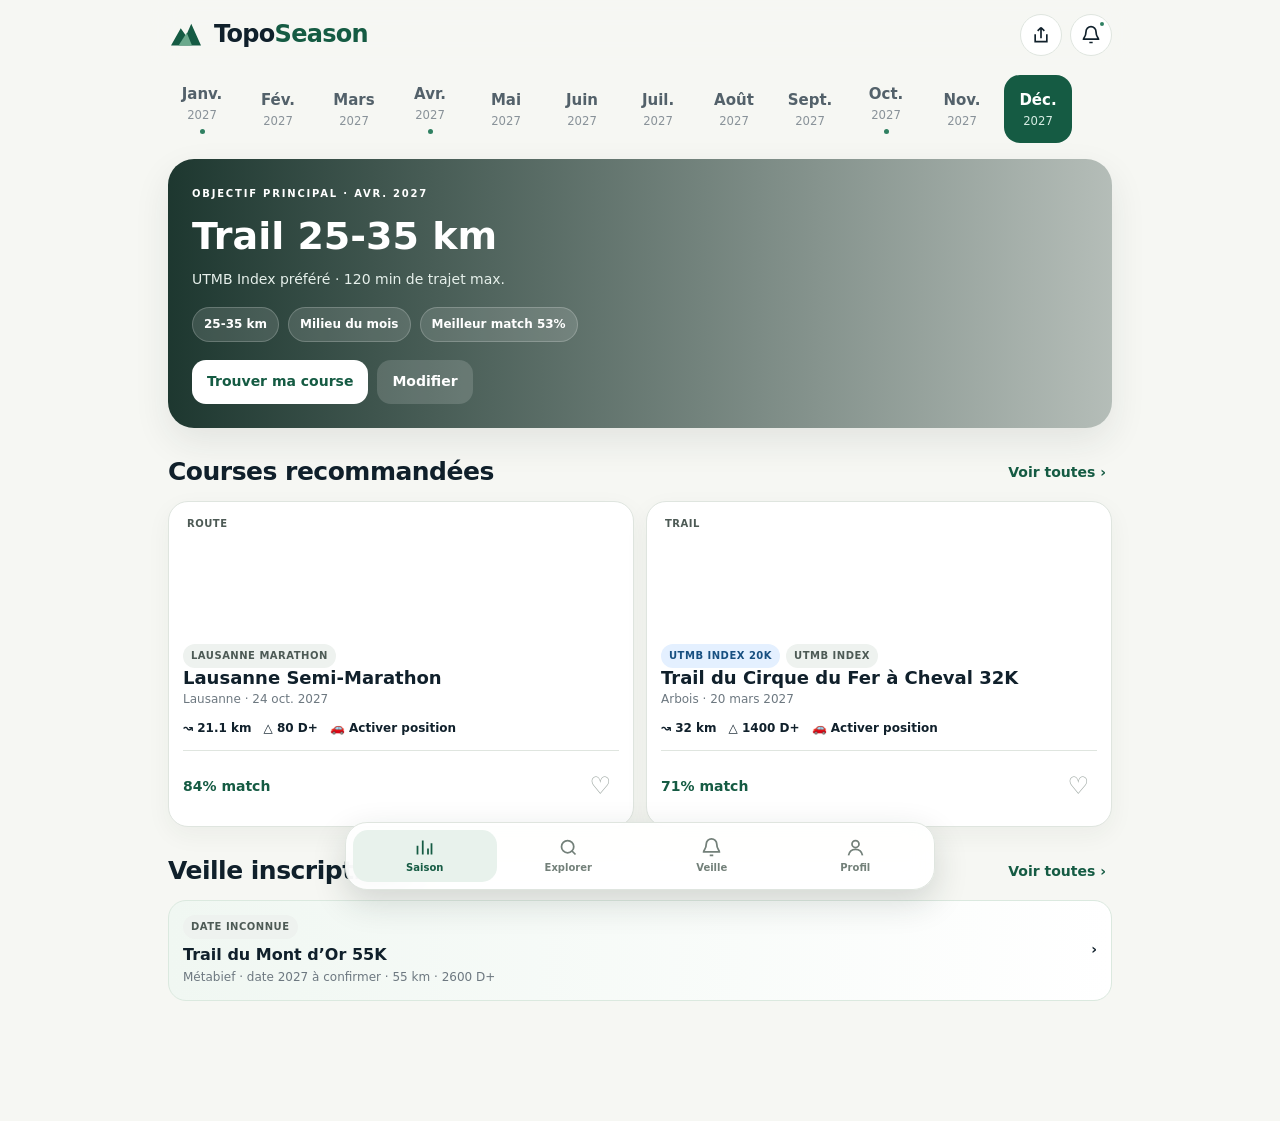
==== index.html @ 6fc93730 "Load expanded regional catalogue and filters" ====
<!doctype html>
<html lang="fr">
<head>
<meta charset="utf-8"><meta name="viewport" content="width=device-width,initial-scale=1,viewport-fit=cover">
<meta name="theme-color" content="#f7f7f3"><meta name="apple-mobile-web-app-capable" content="yes">
<title>TopoSeason Beta</title><meta name="description" content="Planifie ta saison, trouve et surveille tes prochaines courses.">
<link rel="manifest" href="manifest.json"><link rel="stylesheet" href="styles-v2.css">
</head><body><div class="app">
<header class="topbar"><button class="brand" data-go="season"><svg viewBox="0 0 48 48" aria-hidden="true"><path d="M4 38 17 15l7 10 7-16 13 29H4Z" fill="#155b43"/><path d="M14 38 25 21l7 17" fill="#6aa98c"/></svg><span>Topo<b>Season</b></span></button><div class="actions"><button class="round" id="shareBtn" aria-label="Partager"><svg viewBox="0 0 24 24"><path d="M12 16V3m0 0L8 7m4-4 4 4M5 11v9h14v-9"/></svg></button><button class="round" id="notifBtn" aria-label="Notifications"><span class="notify-dot"></span><svg viewBox="0 0 24 24"><path d="M18 8a6 6 0 0 0-12 0c0 6-3 7-3 9h18c0-2-3-3-3-9M10 21h4"/></svg></button></div></header>
<main>
<section class="view active" id="seasonView"><div class="month-strip" id="months"></div><div class="hero" id="hero"></div><div class="section"><div class="section-head"><h2>Courses recommandées</h2><button class="linkbtn" data-go="explore">Voir toutes ›</button></div><div class="cards2" id="recommended"></div></div><div class="section"><div class="section-head"><h2>Veille inscriptions</h2><button class="linkbtn" data-go="watch">Voir toutes ›</button></div><div id="watchPreview"></div></div></section>
<section class="view" id="exploreView"><div class="page-title"><span class="eyebrow">Trouver sa prochaine aventure</span><h1>Explorer</h1><p>Catalogue régional bêta 2027 : France Est/Jura, Suisse romande et Vallée d’Aoste. Les dates à confirmer sont signalées clairement avant inscription.</p></div><div class="search"><input id="searchInput" placeholder="Nom, ville, distance…"><button class="btn primary" id="customRaceBtn">+ Course</button></div><div class="chips" id="chips"><button class="chip active" data-filter="all">Toutes</button><button class="chip" data-filter="trail">Trail</button><button class="chip" data-filter="road">Route</button><button class="chip" data-filter="index">UTMB Index</button><button class="chip" data-filter="near">Dans mon rayon</button><button class="chip" data-filter="france">France</button><button class="chip" data-filter="swiss">Suisse</button><button class="chip" data-filter="italy">Italie</button><button class="chip" data-filter="utmbws">UTMB WS</button><button class="chip" data-filter="torx">TORX</button></div><div class="race-list" id="raceList"></div></section>
<section class="view" id="watchView"><div class="page-title"><span class="eyebrow">Suivi personnel</span><h1>Veille</h1><p>Suis les courses qui t’intéressent, marque celles où tu es inscrit et retrouve les ouvertures à venir.</p></div><div class="watch-list" id="watchList"></div></section>
<section class="view" id="profileView"><div class="page-title"><span class="eyebrow">Réglages de la bêta</span><h1>Profil</h1><p>Pas de compte serveur : tes informations restent sur cet appareil. Tu peux les exporter pour les sauvegarder ou les transférer.</p></div><div class="settings"><div class="setting"><label>Prénom</label><input type="text" id="nameInput" placeholder="Ex. Éric"></div><div class="setting"><label>Point de départ</label><p id="locationText">Position non définie. La géolocalisation reste sur ton appareil.</p><button class="btn primary" id="geoBtn">Utiliser ma position</button></div><div class="setting"><label>Temps de trajet maximum</label><div class="range-line"><input type="range" id="travelRange" min="30" max="240" step="15"><b id="travelLabel"></b></div><p>TopoSeason estime gratuitement le trajet à partir de la distance à vol d’oiseau. Ce n’est pas encore un calcul routier réel.</p></div><div class="setting"><label>Préférence UTMB Index</label><select id="indexSelect"><option value="prefer">Les mettre en avant</option><option value="required">Uniquement Index pour mes trails</option><option value="any">Peu importe</option></select></div><div class="setting"><label>Données & partage</label><div class="profile-actions"><button class="btn secondary" id="exportBtn">Exporter mes données</button><button class="btn secondary" id="importBtn">Importer</button><button class="btn secondary" id="feedbackBtn">Donner mon avis</button><button class="btn outline" id="resetBtn">Réinitialiser</button></div><input type="file" id="importFile" accept="application/json" hidden></div></div><div class="beta-note"><b>Bêta sans IA, sans compte et sans base payante.</b><p>Objectifs, favoris, inscriptions, préférences et feedback sont stockés dans le navigateur. Une future version pourra synchroniser ces données dans le cloud, mais ce n’est pas nécessaire pour tester le concept auprès de tes collègues.</p></div></section>
</main>
<nav class="bottomnav"><button class="nav active" data-go="season"><svg viewBox="0 0 24 24"><path d="M4 20V10m6 10V4m6 16v-7m4 7V7"/></svg>Saison</button><button class="nav" data-go="explore"><svg viewBox="0 0 24 24"><circle cx="11" cy="11" r="7"/><path d="m20 20-4-4"/></svg>Explorer</button><button class="nav" data-go="watch"><svg viewBox="0 0 24 24"><path d="M18 8a6 6 0 0 0-12 0c0 6-3 7-3 9h18c0-2-3-3-3-9M10 21h4"/></svg>Veille</button><button class="nav" data-go="profile"><svg viewBox="0 0 24 24"><circle cx="12" cy="8" r="4"/><path d="M4 21c1-5 4-7 8-7s7 2 8 7"/></svg>Profil</button></nav>
</div>
<dialog id="goalDialog"><form class="modal" id="goalForm"><div class="modal-head"><div><span class="eyebrow">Objectif de saison</span><h2 id="goalTitle">Ajouter un objectif</h2></div><button type="button" class="x" data-close>×</button></div><input id="goalId" type="hidden"><div class="formgrid"><div class="field"><label>Type</label><select id="goalType"><option>Trail</option><option>10 km</option><option>Semi-marathon</option><option>Marathon</option><option>Ultra trail</option></select></div><div class="field"><label>Mois</label><select id="goalMonth"></select></div><div class="field"><label>Distance min (km)</label><input id="goalMin" type="number" min="1" value="20"></div><div class="field"><label>Distance max (km)</label><input id="goalMax" type="number" min="1" value="35"></div><div class="field"><label>Fenêtre</label><select id="goalWindow"><option value="month">Tout le mois</option><option value="early">Début du mois</option><option value="mid">Milieu du mois</option><option value="late">Fin du mois</option></select></div><div class="field"><label>Trajet max (min)</label><input id="goalTravel" type="number" min="15" value="90"></div><div class="field"><label>Index</label><select id="goalIndex"><option value="prefer">Préféré</option><option value="required">Obligatoire</option><option value="any">Peu importe</option></select></div><div class="field"><label>Priorité</label><select id="goalPriority"><option value="main">Objectif principal</option><option value="normal">Objectif secondaire</option></select></div></div><button class="btn primary" type="submit">Enregistrer l’objectif</button></form></dialog>
<dialog id="raceDialog"><div class="modal" id="raceDetail"></div></dialog>
<dialog id="customDialog"><form class="modal" id="customForm"><div class="modal-head"><div><span class="eyebrow">Catalogue personnel</span><h2>Ajouter une course</h2></div><button type="button" class="x" data-close>×</button></div><div class="formgrid"><div class="field"><label>Nom</label><input id="crName" required></div><div class="field"><label>Ville</label><input id="crCity" required></div><div class="field"><label>Date</label><input id="crDate" type="date" required></div><div class="field"><label>Type</label><select id="crType"><option value="trail">Trail</option><option value="road">Route</option></select></div><div class="field"><label>Distance km</label><input id="crDistance" type="number" min="1" required></div><div class="field"><label>D+ mètres</label><input id="crElev" type="number" min="0" value="0"></div><div class="field"><label>UTMB Index</label><select id="crIndex"><option value="">Non / inconnu</option><option value="20K">20K</option><option value="50K">50K</option><option value="100K">100K</option><option value="100M">100M</option></select></div><div class="field"><label>Ouverture inscriptions</label><input id="crOpen" type="date"></div></div><button class="btn primary" type="submit">Ajouter au catalogue local</button></form></dialog>
<dialog id="feedbackDialog"><form class="modal" id="feedbackForm"><div class="modal-head"><div><span class="eyebrow">Bêta test</span><h2>Ton avis</h2></div><button type="button" class="x" data-close>×</button></div><div class="field"><label>Note / 5</label><select id="fbRating"><option value="5">5 - Excellent</option><option value="4">4 - Très bien</option><option value="3">3 - Correct</option><option value="2">2 - À améliorer</option><option value="1">1 - Pas convaincu</option></select></div><div class="field" style="margin-top:10px"><label>Commentaire</label><textarea id="fbText" placeholder="Ce qui est clair, ce qui manque, ce qui t'agace..."></textarea></div><button class="btn primary" type="submit">Enregistrer et partager</button></form></dialog>
<div class="toast" id="toast"></div>
<script src="app-v2.js"></script><script src="catalog-fr.js"></script><script src="catalog-ch-trail.js"></script><script src="catalog-ch-road.js"></script><script src="catalog-it.js"></script><script src="catalog-ui.js"></script></body></html>
---- styles-v2.css ----
:root{--bg:#f6f7f3;--card:#fff;--ink:#10202b;--muted:#6d7880;--green:#155b43;--green2:#2f8061;--soft:#e8f2ec;--line:#dfe5df;--amber:#d58b32;--red:#c9534c;--shadow:0 14px 36px rgba(31,49,42,.09)}*{box-sizing:border-box}html{scroll-behavior:smooth}body{margin:0;background:var(--bg);color:var(--ink);font:14px/1.4 Inter,ui-sans-serif,system-ui,-apple-system,BlinkMacSystemFont,"Segoe UI",sans-serif;-webkit-font-smoothing:antialiased}button,input,select,textarea{font:inherit;color:inherit}.app{max-width:980px;margin:auto;min-height:100vh;padding-bottom:88px}.topbar{position:sticky;top:0;z-index:20;padding:14px 18px 11px;background:rgba(246,247,243,.92);backdrop-filter:blur(14px);display:flex;align-items:center;justify-content:space-between}.brand{display:flex;align-items:center;gap:10px;border:0;background:none;padding:0;font-weight:850;font-size:24px;letter-spacing:-.7px}.brand svg{width:36px;height:36px}.brand b{color:var(--green)}.actions{display:flex;gap:8px}.round{width:42px;height:42px;border-radius:50%;border:1px solid var(--line);background:#fff;display:grid;place-items:center;position:relative}.round svg{width:20px;height:20px;fill:none;stroke:currentColor;stroke-width:2}.notify-dot{position:absolute;width:8px;height:8px;border-radius:50%;background:var(--green2);right:5px;top:5px;border:2px solid #fff}.view{display:none;padding:0 18px 32px}.view.active{display:block}.month-strip{display:flex;gap:8px;overflow:auto;padding:8px 0 16px;scrollbar-width:none}.month-strip::-webkit-scrollbar{display:none}.month{min-width:68px;border:0;background:transparent;border-radius:16px;padding:9px 8px;color:#53616a;text-align:center}.month b{display:block;font-size:15px}.month small{display:block;color:#899299;margin-top:2px}.month.has:after{content:"";display:block;width:5px;height:5px;background:var(--green2);border-radius:50%;margin:6px auto 0}.month.active{background:var(--green);color:white}.month.active small{color:#d6ece3}.hero{min-height:260px;border-radius:26px;overflow:hidden;color:#fff;position:relative;padding:24px;background:linear-gradient(90deg,rgba(11,39,31,.92),rgba(11,39,31,.28)),url('https://images.unsplash.com/photo-1501785888041-af3ef285b470?auto=format&fit=crop&w=1500&q=80') center/cover;box-shadow:var(--shadow)}.hero .eyebrow,.eyebrow{text-transform:uppercase;letter-spacing:.18em;font-weight:800;font-size:10px}.hero h1{font-size:38px;line-height:1.02;margin:14px 0 8px;max-width:580px}.hero p{max-width:520px;color:#e6f0eb}.hero-meta{display:flex;flex-wrap:wrap;gap:9px;margin:18px 0}.glass{padding:8px 11px;border-radius:999px;background:rgba(255,255,255,.13);border:1px solid rgba(255,255,255,.2);font-weight:700;font-size:12px}.hero-actions{display:flex;gap:9px;flex-wrap:wrap}.btn{border:0;border-radius:14px;padding:12px 15px;font-weight:800;cursor:pointer}.btn.primary{background:var(--green);color:#fff}.hero .btn.primary{background:#fff;color:var(--green)}.btn.secondary{background:#eef2ee}.btn.outline{background:transparent;border:1px solid var(--line)}.section{margin-top:26px}.section-head{display:flex;align-items:end;justify-content:space-between;margin-bottom:12px}.section-head h2{font-size:25px;margin:0;letter-spacing:-.5px}.linkbtn{border:0;background:none;color:var(--green);font-weight:800;padding:6px}.cards2{display:grid;grid-template-columns:repeat(2,1fr);gap:12px}.race-card{background:var(--card);border:1px solid var(--line);border-radius:20px;overflow:hidden;box-shadow:0 8px 24px rgba(30,52,44,.05);cursor:pointer}.race-img{height:128px;background-size:cover;background-position:center;position:relative}.badge{display:inline-flex;align-items:center;gap:5px;border-radius:999px;padding:5px 8px;font-weight:800;font-size:10px;text-transform:uppercase;letter-spacing:.05em;background:#eef2ef;color:#4d5a55}.race-img .badge{position:absolute;left:10px;top:10px;background:rgba(255,255,255,.9)}.badge.index{background:#e4f0ff;color:#185081}.badge.open{background:#daf1e4;color:#176b47}.badge.soon{background:#f8ead6;color:#9a601c}.race-body{padding:14px}.race-body h3{font-size:18px;margin:0 0 3px;line-height:1.15}.sub{color:var(--muted);font-size:12px}.metrics{display:flex;gap:12px;flex-wrap:wrap;margin-top:12px;font-size:12px;font-weight:750}.match{display:flex;justify-content:space-between;align-items:center;margin-top:13px;padding-top:11px;border-top:1px solid var(--line)}.score{font-weight:900;color:var(--green)}.watch-preview,.watch-row{background:linear-gradient(90deg,#f0f7f2,#fff);border:1px solid #dbe9df;border-radius:18px;padding:14px;display:grid;grid-template-columns:1fr auto;gap:12px;align-items:center}.watch-preview h3,.watch-row h3{margin:5px 0 3px;font-size:16px}.page-title{padding:16px 0 8px}.page-title h1{font-size:38px;margin:3px 0 6px;letter-spacing:-1.2px}.page-title p{margin:0;color:var(--muted);max-width:620px}.search{display:flex;gap:8px;margin:14px 0 10px}.search input{width:100%;height:48px;border:1px solid var(--line);background:#fff;border-radius:14px;padding:0 14px;outline:none}.chips{display:flex;gap:7px;overflow:auto;padding-bottom:12px;scrollbar-width:none}.chip{white-space:nowrap;border:1px solid var(--line);background:#fff;border-radius:999px;padding:8px 11px;font-weight:750;color:#52605a}.chip.active{background:var(--green);color:#fff;border-color:var(--green)}.race-list{display:grid;gap:10px}.list-card{background:#fff;border:1px solid var(--line);border-radius:18px;padding:10px;display:grid;grid-template-columns:105px 1fr auto;gap:12px;align-items:center}.thumb{height:82px;border-radius:13px;background-size:cover;background-position:center}.list-card h3{margin:2px 0;font-size:16px}.list-card .metrics{margin-top:7px}.heart{border:0;background:none;font-size:24px;color:#9ba5a0;padding:8px}.heart.on{color:var(--green)}.empty{border:1px dashed #bfc9c3;border-radius:18px;padding:22px;color:var(--muted);text-align:center}.watch-list{display:grid;gap:10px}.status-group{display:flex;gap:6px;flex-wrap:wrap}.settings{display:grid;gap:10px}.setting{background:#fff;border:1px solid var(--line);border-radius:18px;padding:15px}.setting label{display:block;font-weight:850;margin-bottom:5px}.setting p{margin:0 0 10px;color:var(--muted);font-size:12px}.setting input[type=text],.setting input[type=number],.setting select,.setting textarea{width:100%;border:1px solid var(--line);border-radius:12px;padding:11px;background:#fbfcfa}.range-line{display:flex;align-items:center;gap:12px}.range-line input{flex:1;accent-color:var(--green)}.profile-actions{display:grid;grid-template-columns:repeat(2,1fr);gap:9px}.beta-note{margin-top:18px;background:#102b22;color:#fff;border-radius:22px;padding:18px}.beta-note p{color:#c9dbd3}.bottomnav{position:fixed;left:50%;bottom:10px;transform:translateX(-50%);z-index:30;width:min(590px,calc(100% - 24px));display:grid;grid-template-columns:repeat(4,1fr);padding:7px;background:rgba(255,255,255,.93);border:1px solid var(--line);border-radius:22px;box-shadow:0 12px 34px rgba(25,46,38,.16);backdrop-filter:blur(14px)}.nav{border:0;background:none;border-radius:15px;padding:7px 2px;color:#738079;font-size:10px;font-weight:800;display:flex;flex-direction:column;align-items:center;gap:3px}.nav svg{width:21px;height:21px;fill:none;stroke:currentColor;stroke-width:2}.nav.active{color:var(--green);background:var(--soft)}dialog{border:0;padding:0;background:transparent;width:min(620px,calc(100% - 18px));max-width:none}dialog::backdrop{background:rgba(11,26,21,.55);backdrop-filter:blur(3px)}.modal{background:var(--bg);border-radius:24px;max-height:88vh;overflow:auto;padding:18px}.modal-head{display:flex;justify-content:space-between;gap:10px;align-items:start}.modal-head h2{margin:2px 0 16px}.x{width:36px;height:36px;border-radius:50%;border:1px solid var(--line);background:#fff;font-size:20px}.formgrid{display:grid;grid-template-columns:1fr 1fr;gap:10px}.field label{display:block;font-size:10px;font-weight:850;text-transform:uppercase;letter-spacing:.08em;color:#6b7771;margin:0 0 5px}.field input,.field select,.field textarea{width:100%;height:46px;border:1px solid var(--line);background:#fff;border-radius:12px;padding:0 11px}.field textarea{height:90px;padding-top:10px;resize:vertical}.modal .btn{width:100%;margin-top:14px}.detail-hero{min-height:190px;border-radius:18px;padding:18px;color:#fff;background-position:center;background-size:cover;position:relative;overflow:hidden}.detail-hero:before{content:"";position:absolute;inset:0;background:linear-gradient(90deg,rgba(8,33,25,.88),rgba(8,33,25,.25))}.detail-hero>*{position:relative}.detail-hero h2{font-size:32px;margin:12px 0 5px;max-width:430px}.detail-grid{display:grid;grid-template-columns:repeat(4,1fr);gap:7px;margin:12px 0}.kpi{background:#fff;border:1px solid var(--line);border-radius:14px;padding:10px}.kpi b{display:block;font-size:17px}.kpi small{color:var(--muted);font-size:9px;text-transform:uppercase}.detail-note{background:var(--soft);border-radius:14px;padding:12px;color:#395148;font-size:12px}.toast{position:fixed;z-index:80;left:50%;bottom:92px;transform:translate(-50%,20px);opacity:0;transition:.2s;background:#102b22;color:#fff;border-radius:999px;padding:10px 14px;max-width:calc(100% - 20px);white-space:nowrap;overflow:hidden;text-overflow:ellipsis}.toast.show{opacity:1;transform:translate(-50%,0)}.muted{color:var(--muted)}.small{font-size:11px}.desktop-only{display:block}@media(max-width:680px){.app{max-width:600px}.topbar{padding-inline:14px}.view{padding-inline:14px}.brand{font-size:21px}.brand svg{width:32px}.month{min-width:62px}.hero{min-height:300px;padding:20px}.hero h1{font-size:34px}.cards2{grid-template-columns:1fr 1fr;gap:9px}.race-img{height:100px}.race-body{padding:11px}.race-body h3{font-size:15px}.race-body .sub{min-height:34px}.metrics{gap:8px;font-size:10px}.list-card{grid-template-columns:88px 1fr auto}.thumb{height:74px}.formgrid{grid-template-columns:1fr 1fr}.detail-grid{grid-template-columns:repeat(2,1fr)}.profile-actions{grid-template-columns:1fr 1fr}.page-title h1{font-size:34px}}@media(max-width:420px){.cards2{grid-template-columns:1fr}.race-img{height:135px}.formgrid{grid-template-columns:1fr}.profile-actions{grid-template-columns:1fr}.list-card{grid-template-columns:82px 1fr auto}.list-card .metrics span:nth-child(3){display:none}}
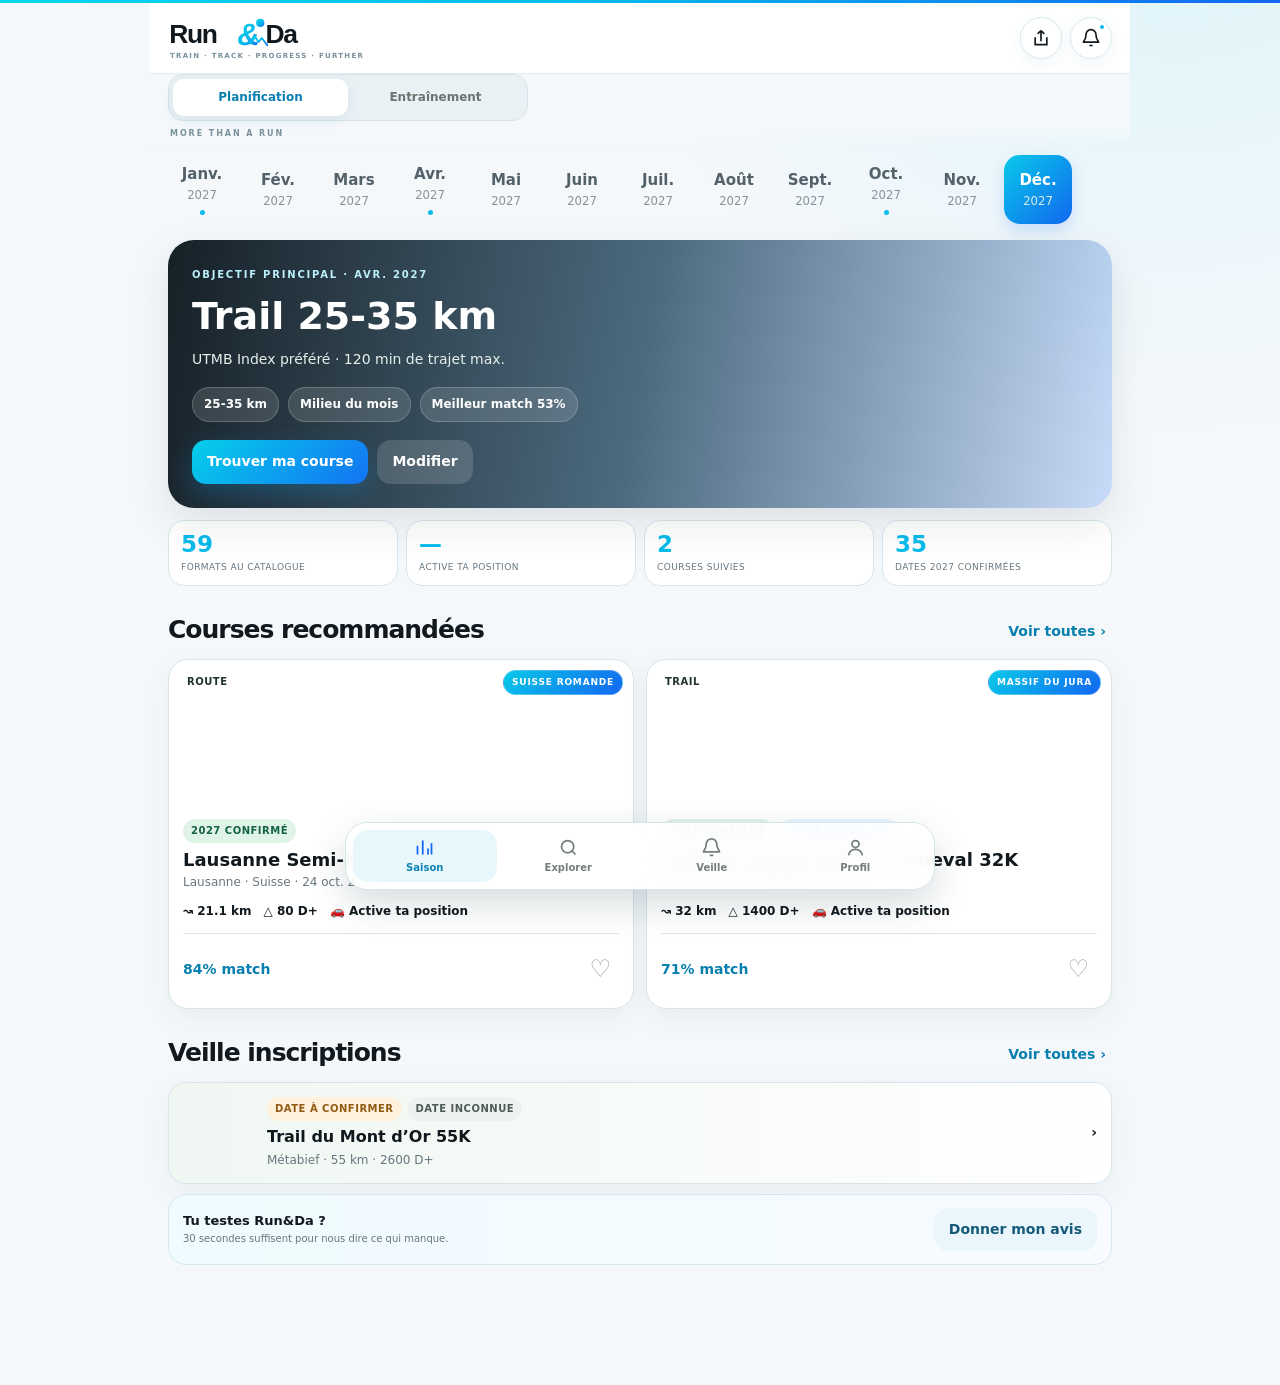
==== commit 8315cf12: "Rebrand shell to Run&Da" ====
--- a/index.html
+++ b/index.html
@@ -2,16 +2,16 @@
 <html lang="fr">
 <head>
 <meta charset="utf-8"><meta name="viewport" content="width=device-width,initial-scale=1,viewport-fit=cover">
-<meta name="theme-color" content="#f7f7f3"><meta name="apple-mobile-web-app-capable" content="yes">
-<title>TopoSeason Beta</title><meta name="description" content="Planifie ta saison, trouve et surveille tes prochaines courses.">
-<link rel="manifest" href="manifest.json"><link rel="stylesheet" href="styles-v2.css">
+<meta name="theme-color" content="#08BCEB"><meta name="apple-mobile-web-app-capable" content="yes"><meta name="apple-mobile-web-app-title" content="Run&Da">
+<title>Run&Da Beta</title><meta name="description" content="Run&Da réunit planification de saison, découverte de courses et suivi de tes entraînements.">
+<link rel="manifest" href="manifest.json"><link rel="icon" href="runanda-icon.svg"><link rel="apple-touch-icon" href="runanda-icon.svg"><link rel="stylesheet" href="styles-v2.css">
 </head><body><div class="app">
-<header class="topbar"><button class="brand" data-go="season"><svg viewBox="0 0 48 48" aria-hidden="true"><path d="M4 38 17 15l7 10 7-16 13 29H4Z" fill="#155b43"/><path d="M14 38 25 21l7 17" fill="#6aa98c"/></svg><span>Topo<b>Season</b></span></button><div class="actions"><button class="round" id="shareBtn" aria-label="Partager"><svg viewBox="0 0 24 24"><path d="M12 16V3m0 0L8 7m4-4 4 4M5 11v9h14v-9"/></svg></button><button class="round" id="notifBtn" aria-label="Notifications"><span class="notify-dot"></span><svg viewBox="0 0 24 24"><path d="M18 8a6 6 0 0 0-12 0c0 6-3 7-3 9h18c0-2-3-3-3-9M10 21h4"/></svg></button></div></header>
+<header class="topbar"><button class="brand" data-go="season" aria-label="Run&Da — Planification"><span class="brand-shell"><img class="runanda-wordmark" src="runanda-wordmark.svg" alt="Run&Da"><small class="runanda-tagline">TRAIN · TRACK · PROGRESS · FURTHER</small></span></button><div class="actions"><button class="round" id="shareBtn" aria-label="Partager"><svg viewBox="0 0 24 24"><path d="M12 16V3m0 0L8 7m4-4 4 4M5 11v9h14v-9"/></svg></button><button class="round" id="notifBtn" aria-label="Notifications"><span class="notify-dot"></span><svg viewBox="0 0 24 24"><path d="M18 8a6 6 0 0 0-12 0c0 6-3 7-3 9h18c0-2-3-3-3-9M10 21h4"/></svg></button></div></header>
 <main>
 <section class="view active" id="seasonView"><div class="month-strip" id="months"></div><div class="hero" id="hero"></div><div class="section"><div class="section-head"><h2>Courses recommandées</h2><button class="linkbtn" data-go="explore">Voir toutes ›</button></div><div class="cards2" id="recommended"></div></div><div class="section"><div class="section-head"><h2>Veille inscriptions</h2><button class="linkbtn" data-go="watch">Voir toutes ›</button></div><div id="watchPreview"></div></div></section>
 <section class="view" id="exploreView"><div class="page-title"><span class="eyebrow">Trouver sa prochaine aventure</span><h1>Explorer</h1><p>Catalogue régional bêta 2027 : France Est/Jura, Suisse romande et Vallée d’Aoste. Les dates à confirmer sont signalées clairement avant inscription.</p></div><div class="search"><input id="searchInput" placeholder="Nom, ville, distance…"><button class="btn primary" id="customRaceBtn">+ Course</button></div><div class="chips" id="chips"><button class="chip active" data-filter="all">Toutes</button><button class="chip" data-filter="trail">Trail</button><button class="chip" data-filter="road">Route</button><button class="chip" data-filter="index">UTMB Index</button><button class="chip" data-filter="near">Dans mon rayon</button><button class="chip" data-filter="france">France</button><button class="chip" data-filter="swiss">Suisse</button><button class="chip" data-filter="italy">Italie</button><button class="chip" data-filter="utmbws">UTMB WS</button><button class="chip" data-filter="torx">TORX</button></div><div class="race-list" id="raceList"></div></section>
 <section class="view" id="watchView"><div class="page-title"><span class="eyebrow">Suivi personnel</span><h1>Veille</h1><p>Suis les courses qui t’intéressent, marque celles où tu es inscrit et retrouve les ouvertures à venir.</p></div><div class="watch-list" id="watchList"></div></section>
-<section class="view" id="profileView"><div class="page-title"><span class="eyebrow">Réglages de la bêta</span><h1>Profil</h1><p>Pas de compte serveur : tes informations restent sur cet appareil. Tu peux les exporter pour les sauvegarder ou les transférer.</p></div><div class="settings"><div class="setting"><label>Prénom</label><input type="text" id="nameInput" placeholder="Ex. Éric"></div><div class="setting"><label>Point de départ</label><p id="locationText">Position non définie. La géolocalisation reste sur ton appareil.</p><button class="btn primary" id="geoBtn">Utiliser ma position</button></div><div class="setting"><label>Temps de trajet maximum</label><div class="range-line"><input type="range" id="travelRange" min="30" max="240" step="15"><b id="travelLabel"></b></div><p>TopoSeason estime gratuitement le trajet à partir de la distance à vol d’oiseau. Ce n’est pas encore un calcul routier réel.</p></div><div class="setting"><label>Préférence UTMB Index</label><select id="indexSelect"><option value="prefer">Les mettre en avant</option><option value="required">Uniquement Index pour mes trails</option><option value="any">Peu importe</option></select></div><div class="setting"><label>Données & partage</label><div class="profile-actions"><button class="btn secondary" id="exportBtn">Exporter mes données</button><button class="btn secondary" id="importBtn">Importer</button><button class="btn secondary" id="feedbackBtn">Donner mon avis</button><button class="btn outline" id="resetBtn">Réinitialiser</button></div><input type="file" id="importFile" accept="application/json" hidden></div></div><div class="beta-note"><b>Bêta sans IA, sans compte et sans base payante.</b><p>Objectifs, favoris, inscriptions, préférences et feedback sont stockés dans le navigateur. Une future version pourra synchroniser ces données dans le cloud, mais ce n’est pas nécessaire pour tester le concept auprès de tes collègues.</p></div></section>
+<section class="view" id="profileView"><div class="page-title"><span class="eyebrow">Réglages de la bêta</span><h1>Profil</h1><p>Pas de compte serveur : tes informations restent sur cet appareil. Tu peux les exporter pour les sauvegarder ou les transférer.</p></div><div class="settings"><div class="setting"><label>Prénom</label><input type="text" id="nameInput" placeholder="Ex. Éric"></div><div class="setting"><label>Point de départ</label><p id="locationText">Position non définie. La géolocalisation reste sur ton appareil.</p><button class="btn primary" id="geoBtn">Utiliser ma position</button></div><div class="setting"><label>Temps de trajet maximum</label><div class="range-line"><input type="range" id="travelRange" min="30" max="240" step="15"><b id="travelLabel"></b></div><p>Run&Da estime gratuitement le trajet à partir de la distance à vol d’oiseau. Ce n’est pas encore un calcul routier réel.</p></div><div class="setting"><label>Préférence UTMB Index</label><select id="indexSelect"><option value="prefer">Les mettre en avant</option><option value="required">Uniquement Index pour mes trails</option><option value="any">Peu importe</option></select></div><div class="setting"><label>Données & partage</label><div class="profile-actions"><button class="btn secondary" id="exportBtn">Exporter mes données</button><button class="btn secondary" id="importBtn">Importer</button><button class="btn secondary" id="feedbackBtn">Donner mon avis</button><button class="btn outline" id="resetBtn">Réinitialiser</button></div><input type="file" id="importFile" accept="application/json" hidden></div></div><div class="beta-note"><b>Bêta sans IA, sans compte et sans base payante.</b><p>Objectifs, favoris, inscriptions, préférences et feedback sont stockés dans le navigateur. Une future version pourra synchroniser ces données dans le cloud, mais ce n’est pas nécessaire pour tester le concept auprès de tes collègues.</p></div></section>
 </main>
 <nav class="bottomnav"><button class="nav active" data-go="season"><svg viewBox="0 0 24 24"><path d="M4 20V10m6 10V4m6 16v-7m4 7V7"/></svg>Saison</button><button class="nav" data-go="explore"><svg viewBox="0 0 24 24"><circle cx="11" cy="11" r="7"/><path d="m20 20-4-4"/></svg>Explorer</button><button class="nav" data-go="watch"><svg viewBox="0 0 24 24"><path d="M18 8a6 6 0 0 0-12 0c0 6-3 7-3 9h18c0-2-3-3-3-9M10 21h4"/></svg>Veille</button><button class="nav" data-go="profile"><svg viewBox="0 0 24 24"><circle cx="12" cy="8" r="4"/><path d="M4 21c1-5 4-7 8-7s7 2 8 7"/></svg>Profil</button></nav>
 </div>
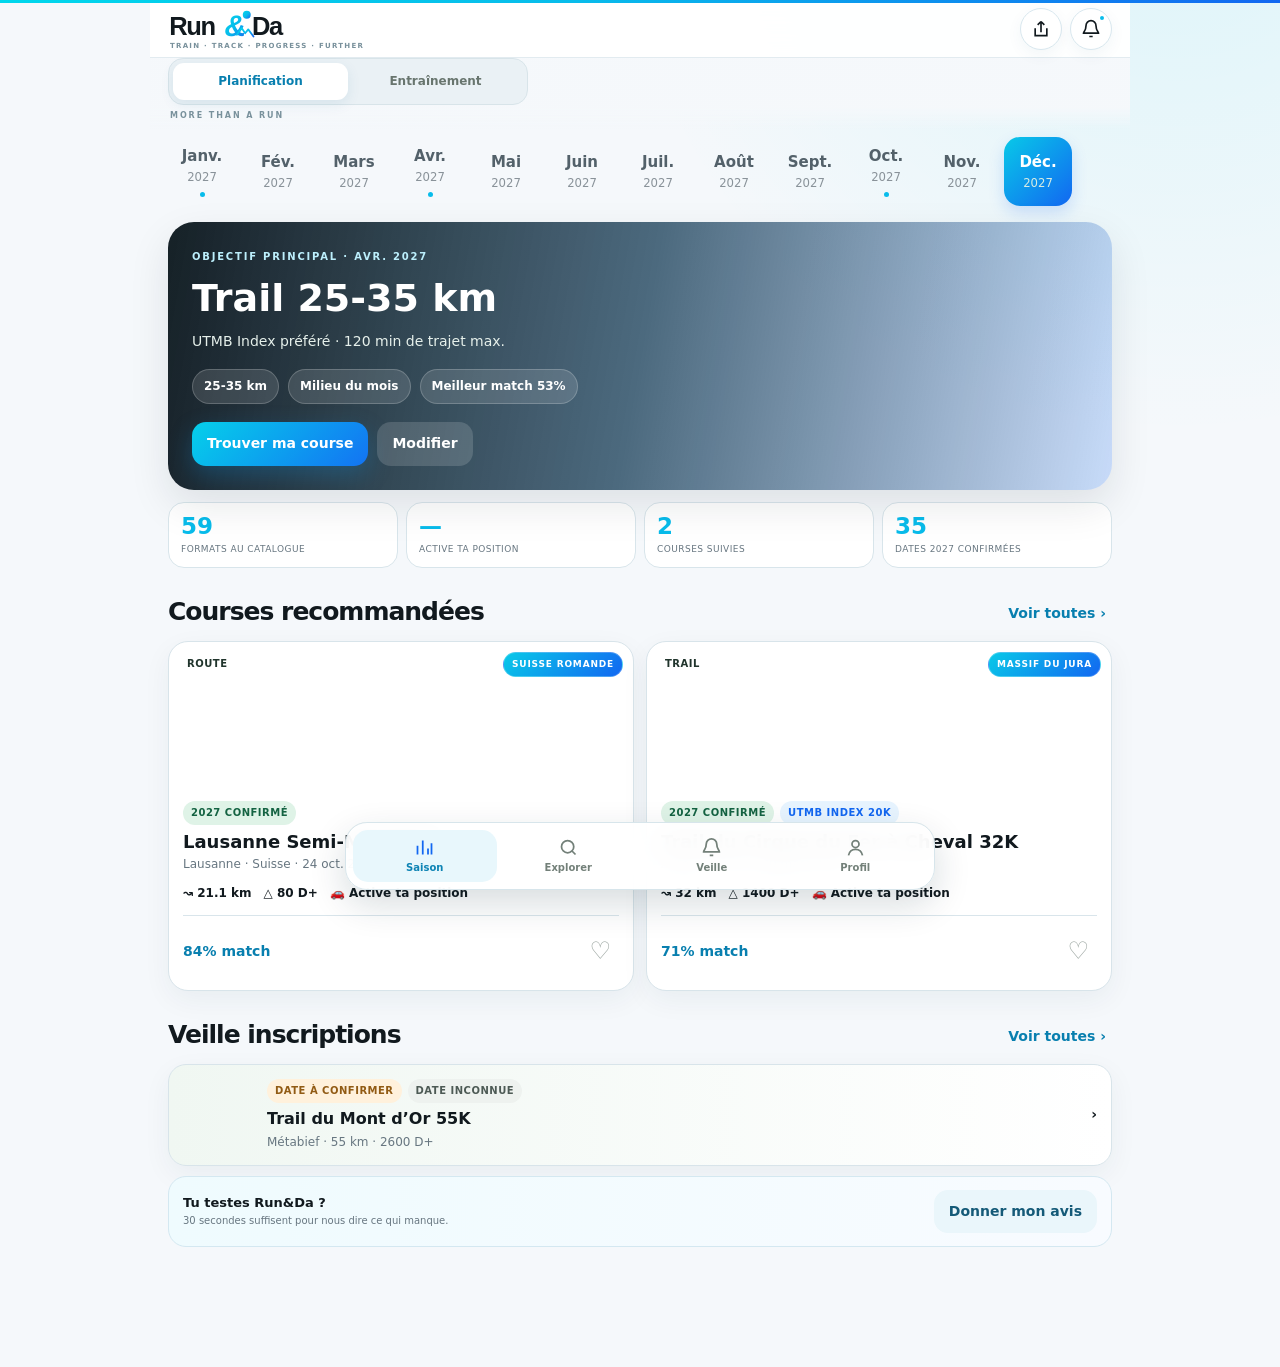
==== commit 25ec3ba8: "Finalize Run&Da touch icon link" ====
--- a/index.html
+++ b/index.html
@@ -4,7 +4,7 @@
 <meta charset="utf-8"><meta name="viewport" content="width=device-width,initial-scale=1,viewport-fit=cover">
 <meta name="theme-color" content="#08BCEB"><meta name="apple-mobile-web-app-capable" content="yes"><meta name="apple-mobile-web-app-title" content="Run&Da">
 <title>Run&Da Beta</title><meta name="description" content="Run&Da réunit planification de saison, découverte de courses et suivi de tes entraînements.">
-<link rel="manifest" href="manifest.json"><link rel="icon" href="runanda-icon.svg"><link rel="apple-touch-icon" href="runanda-icon.svg"><link rel="stylesheet" href="styles-v2.css">
+<link rel="manifest" href="manifest.json"><link rel="icon" href="runanda-icon.svg"><link rel="apple-touch-icon" sizes="180x180" href="apple-touch-icon.png?v=8"><link rel="stylesheet" href="styles-v2.css">
 </head><body><div class="app">
 <header class="topbar"><button class="brand" data-go="season" aria-label="Run&Da — Planification"><span class="brand-shell"><img class="runanda-wordmark" src="runanda-wordmark.svg" alt="Run&Da"><small class="runanda-tagline">TRAIN · TRACK · PROGRESS · FURTHER</small></span></button><div class="actions"><button class="round" id="shareBtn" aria-label="Partager"><svg viewBox="0 0 24 24"><path d="M12 16V3m0 0L8 7m4-4 4 4M5 11v9h14v-9"/></svg></button><button class="round" id="notifBtn" aria-label="Notifications"><span class="notify-dot"></span><svg viewBox="0 0 24 24"><path d="M18 8a6 6 0 0 0-12 0c0 6-3 7-3 9h18c0-2-3-3-3-9M10 21h4"/></svg></button></div></header>
 <main>
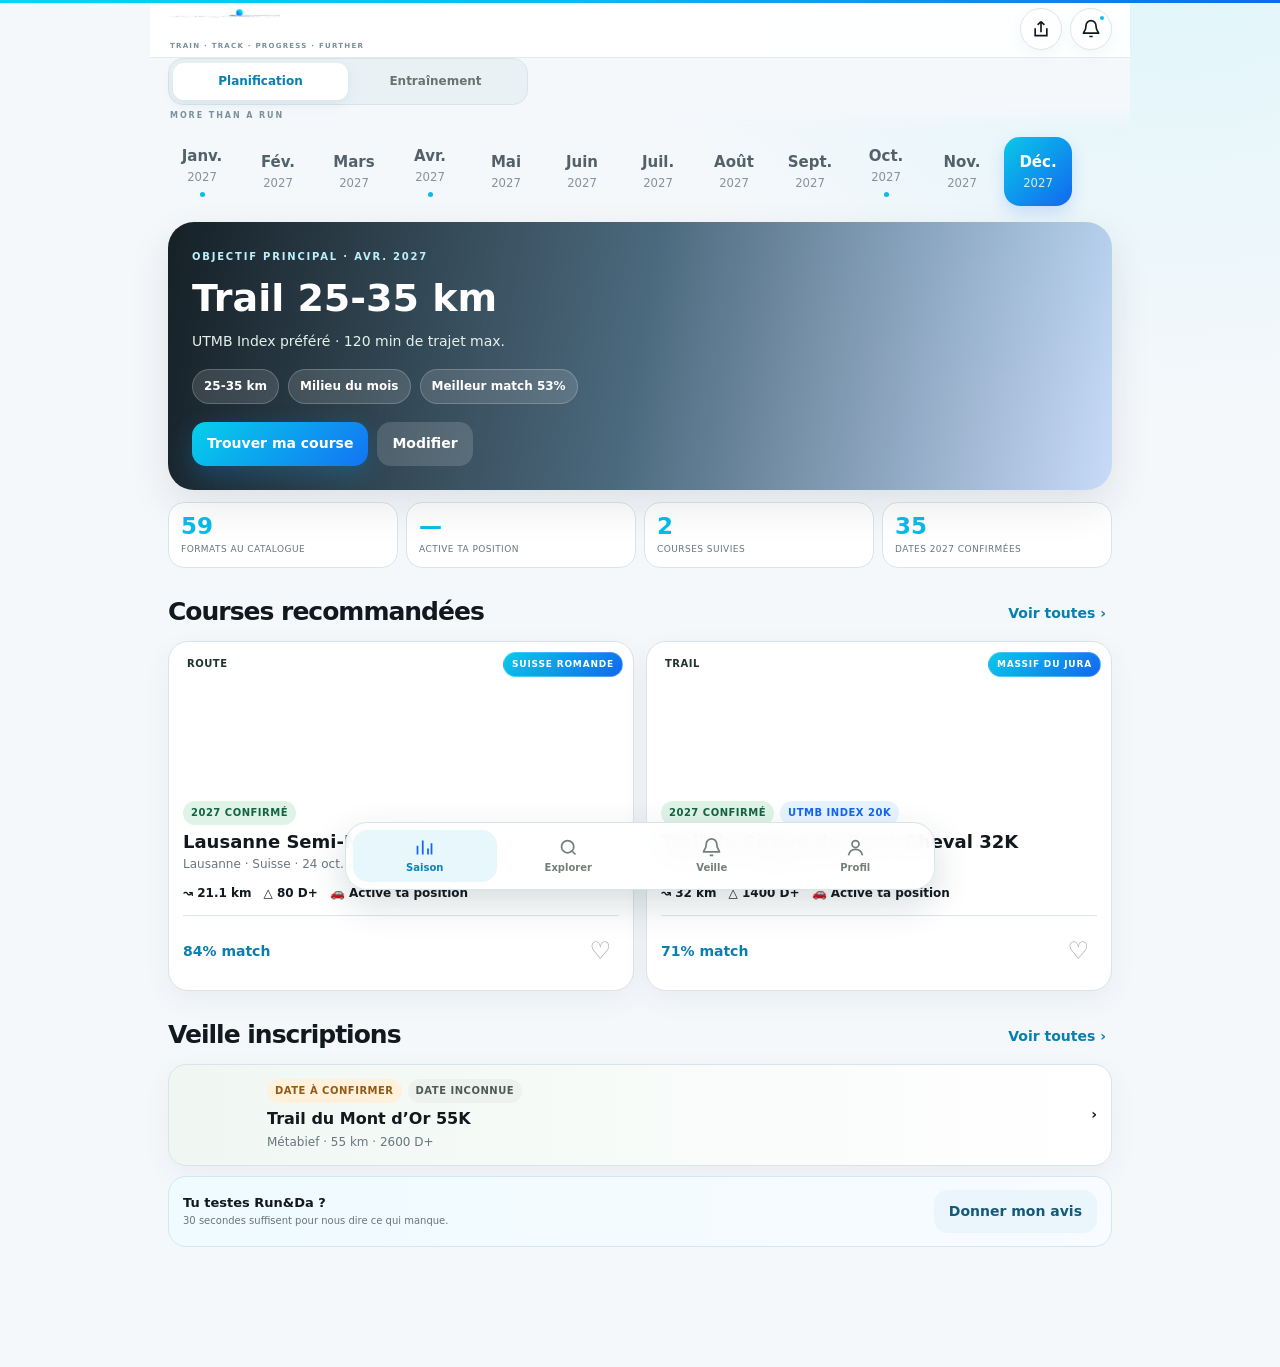
==== commit be8f1841: "Point Run&Da shell to exact logo assets" ====
--- a/index.html
+++ b/index.html
@@ -4,9 +4,9 @@
 <meta charset="utf-8"><meta name="viewport" content="width=device-width,initial-scale=1,viewport-fit=cover">
 <meta name="theme-color" content="#08BCEB"><meta name="apple-mobile-web-app-capable" content="yes"><meta name="apple-mobile-web-app-title" content="Run&Da">
 <title>Run&Da Beta</title><meta name="description" content="Run&Da réunit planification de saison, découverte de courses et suivi de tes entraînements.">
-<link rel="manifest" href="manifest.json"><link rel="icon" href="runanda-icon.svg"><link rel="apple-touch-icon" sizes="180x180" href="apple-touch-icon.png?v=8"><link rel="stylesheet" href="styles-v2.css">
+<link rel="manifest" href="manifest.json"><link rel="icon" type="image/png" href="icon-192.png?v=9"><link rel="apple-touch-icon" sizes="180x180" href="apple-touch-icon.png?v=9"><link rel="stylesheet" href="styles-v2.css">
 </head><body><div class="app">
-<header class="topbar"><button class="brand" data-go="season" aria-label="Run&Da — Planification"><span class="brand-shell"><img class="runanda-wordmark" src="runanda-wordmark.svg" alt="Run&Da"><small class="runanda-tagline">TRAIN · TRACK · PROGRESS · FURTHER</small></span></button><div class="actions"><button class="round" id="shareBtn" aria-label="Partager"><svg viewBox="0 0 24 24"><path d="M12 16V3m0 0L8 7m4-4 4 4M5 11v9h14v-9"/></svg></button><button class="round" id="notifBtn" aria-label="Notifications"><span class="notify-dot"></span><svg viewBox="0 0 24 24"><path d="M18 8a6 6 0 0 0-12 0c0 6-3 7-3 9h18c0-2-3-3-3-9M10 21h4"/></svg></button></div></header>
+<header class="topbar"><button class="brand" data-go="season" aria-label="Run&Da — Planification"><span class="brand-shell"><img class="runanda-wordmark" src="runanda-wordmark.png?v=9" alt="Run&Da"><small class="runanda-tagline">TRAIN · TRACK · PROGRESS · FURTHER</small></span></button><div class="actions"><button class="round" id="shareBtn" aria-label="Partager"><svg viewBox="0 0 24 24"><path d="M12 16V3m0 0L8 7m4-4 4 4M5 11v9h14v-9"/></svg></button><button class="round" id="notifBtn" aria-label="Notifications"><span class="notify-dot"></span><svg viewBox="0 0 24 24"><path d="M18 8a6 6 0 0 0-12 0c0 6-3 7-3 9h18c0-2-3-3-3-9M10 21h4"/></svg></button></div></header>
 <main>
 <section class="view active" id="seasonView"><div class="month-strip" id="months"></div><div class="hero" id="hero"></div><div class="section"><div class="section-head"><h2>Courses recommandées</h2><button class="linkbtn" data-go="explore">Voir toutes ›</button></div><div class="cards2" id="recommended"></div></div><div class="section"><div class="section-head"><h2>Veille inscriptions</h2><button class="linkbtn" data-go="watch">Voir toutes ›</button></div><div id="watchPreview"></div></div></section>
 <section class="view" id="exploreView"><div class="page-title"><span class="eyebrow">Trouver sa prochaine aventure</span><h1>Explorer</h1><p>Catalogue régional bêta 2027 : France Est/Jura, Suisse romande et Vallée d’Aoste. Les dates à confirmer sont signalées clairement avant inscription.</p></div><div class="search"><input id="searchInput" placeholder="Nom, ville, distance…"><button class="btn primary" id="customRaceBtn">+ Course</button></div><div class="chips" id="chips"><button class="chip active" data-filter="all">Toutes</button><button class="chip" data-filter="trail">Trail</button><button class="chip" data-filter="road">Route</button><button class="chip" data-filter="index">UTMB Index</button><button class="chip" data-filter="near">Dans mon rayon</button><button class="chip" data-filter="france">France</button><button class="chip" data-filter="swiss">Suisse</button><button class="chip" data-filter="italy">Italie</button><button class="chip" data-filter="utmbws">UTMB WS</button><button class="chip" data-filter="torx">TORX</button></div><div class="race-list" id="raceList"></div></section>
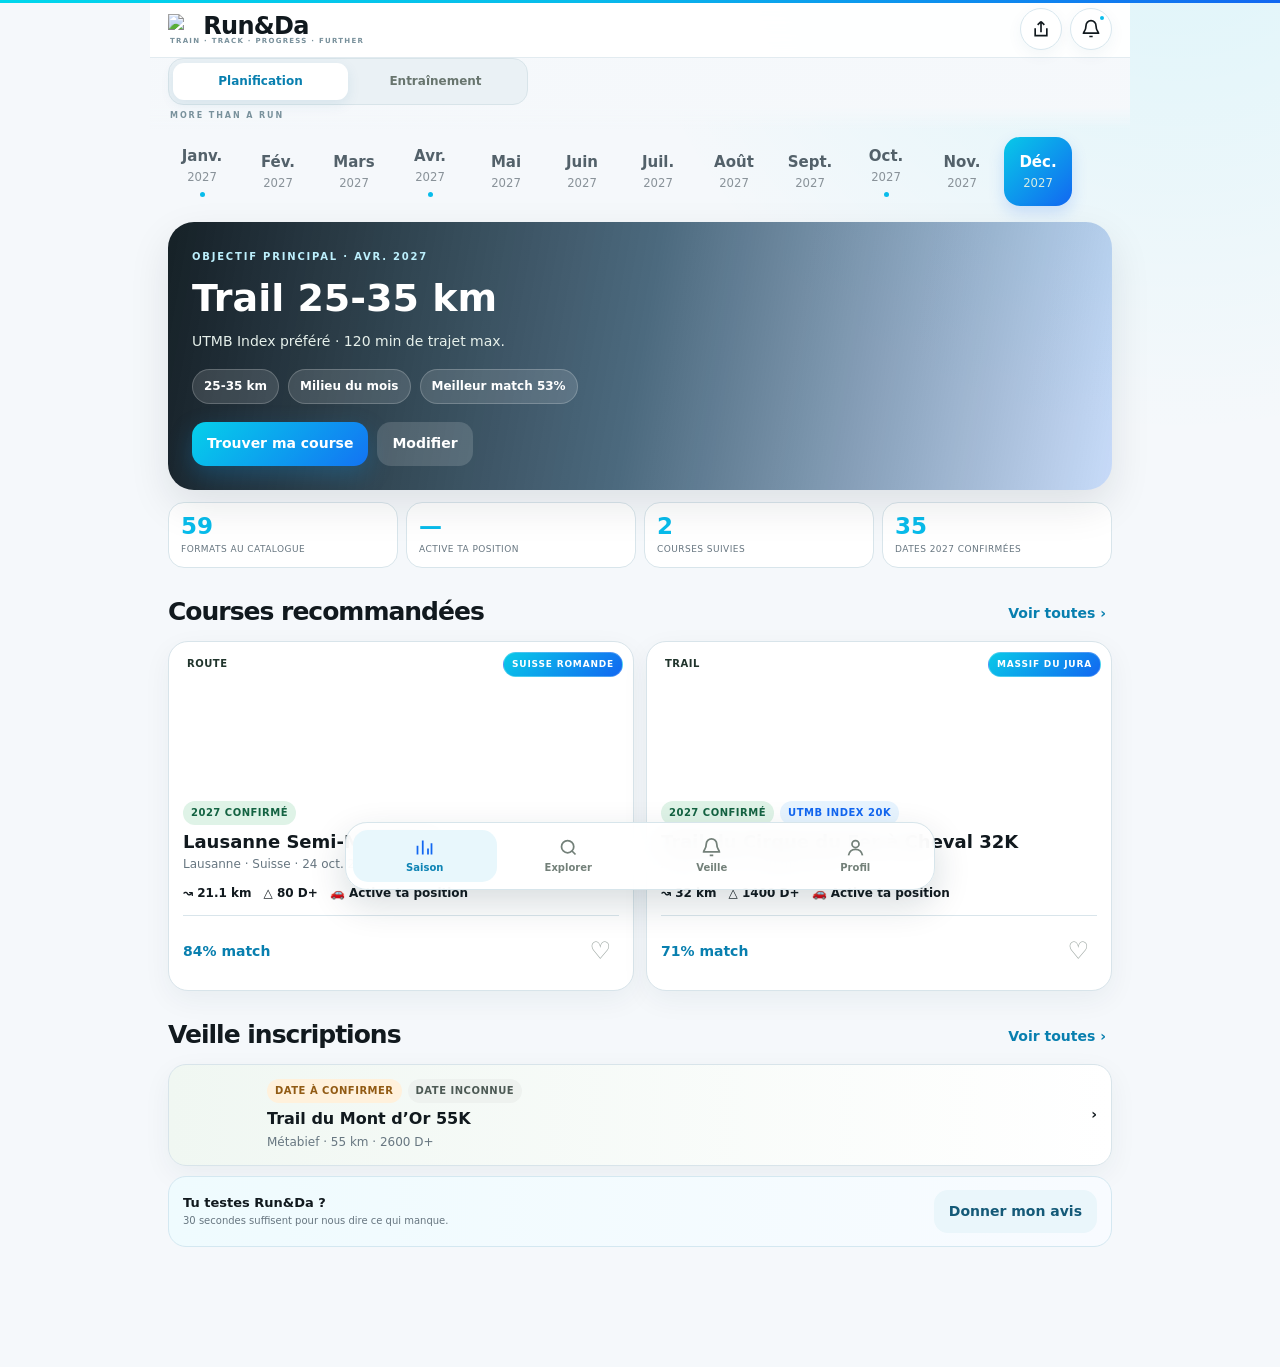
==== commit 5c1f3cbd: "Finalize Run&Da logo cache v11" ====
--- a/index.html
+++ b/index.html
@@ -4,9 +4,9 @@
 <meta charset="utf-8"><meta name="viewport" content="width=device-width,initial-scale=1,viewport-fit=cover">
 <meta name="theme-color" content="#08BCEB"><meta name="apple-mobile-web-app-capable" content="yes"><meta name="apple-mobile-web-app-title" content="Run&Da">
 <title>Run&Da Beta</title><meta name="description" content="Run&Da réunit planification de saison, découverte de courses et suivi de tes entraînements.">
-<link rel="manifest" href="manifest.json"><link rel="icon" type="image/png" href="icon-192.png?v=9"><link rel="apple-touch-icon" sizes="180x180" href="apple-touch-icon.png?v=9"><link rel="stylesheet" href="styles-v2.css">
+<link rel="manifest" href="manifest.json"><link rel="icon" type="image/png" href="icon-192.png?v=11"><link rel="apple-touch-icon" sizes="180x180" href="apple-touch-icon.png?v=11"><link rel="stylesheet" href="styles-v2.css">
 </head><body><div class="app">
-<header class="topbar"><button class="brand" data-go="season" aria-label="Run&Da — Planification"><span class="brand-shell"><img class="runanda-wordmark" src="runanda-wordmark.png?v=9" alt="Run&Da"><small class="runanda-tagline">TRAIN · TRACK · PROGRESS · FURTHER</small></span></button><div class="actions"><button class="round" id="shareBtn" aria-label="Partager"><svg viewBox="0 0 24 24"><path d="M12 16V3m0 0L8 7m4-4 4 4M5 11v9h14v-9"/></svg></button><button class="round" id="notifBtn" aria-label="Notifications"><span class="notify-dot"></span><svg viewBox="0 0 24 24"><path d="M18 8a6 6 0 0 0-12 0c0 6-3 7-3 9h18c0-2-3-3-3-9M10 21h4"/></svg></button></div></header>
+<header class="topbar"><button class="brand" data-go="season" aria-label="Run&Da — Planification"><span class="brand-shell"><img class="runanda-wordmark" src="runanda-wordmark.png?v=11" alt="Run&Da"><small class="runanda-tagline">TRAIN · TRACK · PROGRESS · FURTHER</small></span></button><div class="actions"><button class="round" id="shareBtn" aria-label="Partager"><svg viewBox="0 0 24 24"><path d="M12 16V3m0 0L8 7m4-4 4 4M5 11v9h14v-9"/></svg></button><button class="round" id="notifBtn" aria-label="Notifications"><span class="notify-dot"></span><svg viewBox="0 0 24 24"><path d="M18 8a6 6 0 0 0-12 0c0 6-3 7-3 9h18c0-2-3-3-3-9M10 21h4"/></svg></button></div></header>
 <main>
 <section class="view active" id="seasonView"><div class="month-strip" id="months"></div><div class="hero" id="hero"></div><div class="section"><div class="section-head"><h2>Courses recommandées</h2><button class="linkbtn" data-go="explore">Voir toutes ›</button></div><div class="cards2" id="recommended"></div></div><div class="section"><div class="section-head"><h2>Veille inscriptions</h2><button class="linkbtn" data-go="watch">Voir toutes ›</button></div><div id="watchPreview"></div></div></section>
 <section class="view" id="exploreView"><div class="page-title"><span class="eyebrow">Trouver sa prochaine aventure</span><h1>Explorer</h1><p>Catalogue régional bêta 2027 : France Est/Jura, Suisse romande et Vallée d’Aoste. Les dates à confirmer sont signalées clairement avant inscription.</p></div><div class="search"><input id="searchInput" placeholder="Nom, ville, distance…"><button class="btn primary" id="customRaceBtn">+ Course</button></div><div class="chips" id="chips"><button class="chip active" data-filter="all">Toutes</button><button class="chip" data-filter="trail">Trail</button><button class="chip" data-filter="road">Route</button><button class="chip" data-filter="index">UTMB Index</button><button class="chip" data-filter="near">Dans mon rayon</button><button class="chip" data-filter="france">France</button><button class="chip" data-filter="swiss">Suisse</button><button class="chip" data-filter="italy">Italie</button><button class="chip" data-filter="utmbws">UTMB WS</button><button class="chip" data-filter="torx">TORX</button></div><div class="race-list" id="raceList"></div></section>
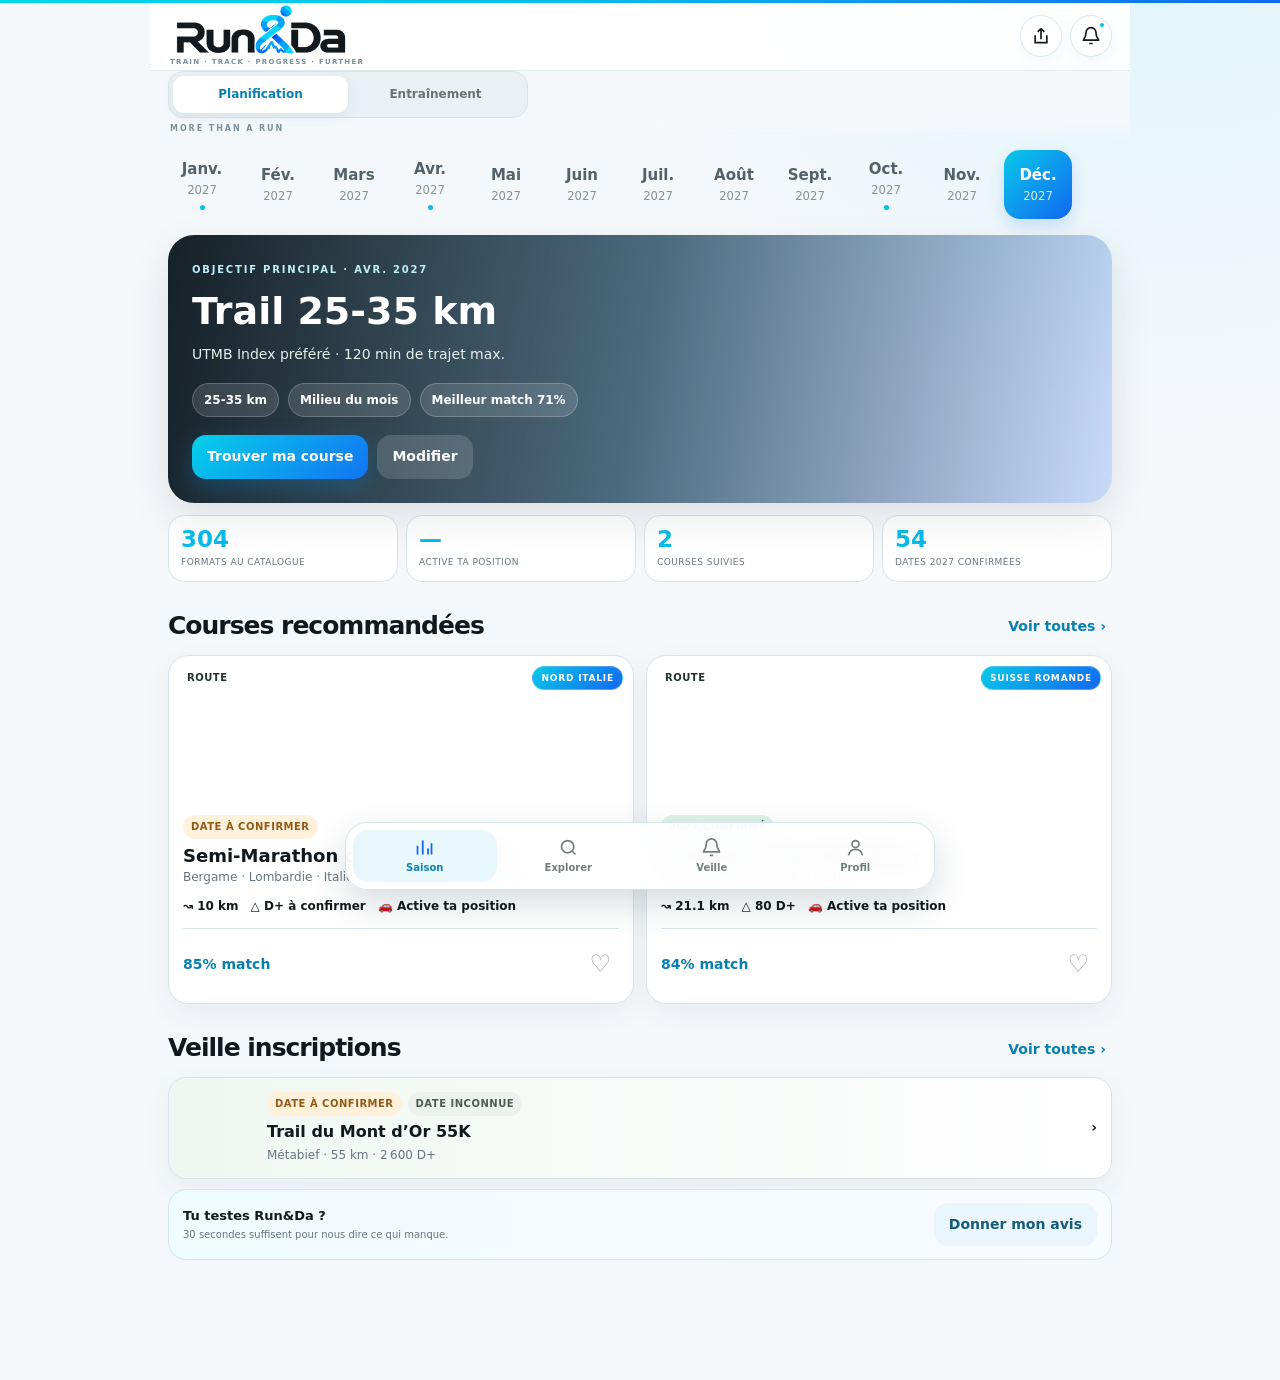
==== commit 5be6ce64: "Load expanded eastern Europe race catalog" ====
--- a/index.html
+++ b/index.html
@@ -4,9 +4,9 @@
 <meta charset="utf-8"><meta name="viewport" content="width=device-width,initial-scale=1,viewport-fit=cover">
 <meta name="theme-color" content="#08BCEB"><meta name="apple-mobile-web-app-capable" content="yes"><meta name="apple-mobile-web-app-title" content="Run&Da">
 <title>Run&Da Beta</title><meta name="description" content="Run&Da réunit planification de saison, découverte de courses et suivi de tes entraînements.">
-<link rel="manifest" href="manifest.json"><link rel="icon" type="image/png" href="icon-192.png?v=11"><link rel="apple-touch-icon" sizes="180x180" href="apple-touch-icon.png?v=11"><link rel="stylesheet" href="styles-v2.css">
+<link rel="manifest" href="manifest.json"><link rel="icon" type="image/png" href="icon-192.png?v=12"><link rel="apple-touch-icon" sizes="180x180" href="apple-touch-icon.png?v=12"><link rel="stylesheet" href="styles-v2.css">
 </head><body><div class="app">
-<header class="topbar"><button class="brand" data-go="season" aria-label="Run&Da — Planification"><span class="brand-shell"><img class="runanda-wordmark" src="runanda-wordmark.png?v=11" alt="Run&Da"><small class="runanda-tagline">TRAIN · TRACK · PROGRESS · FURTHER</small></span></button><div class="actions"><button class="round" id="shareBtn" aria-label="Partager"><svg viewBox="0 0 24 24"><path d="M12 16V3m0 0L8 7m4-4 4 4M5 11v9h14v-9"/></svg></button><button class="round" id="notifBtn" aria-label="Notifications"><span class="notify-dot"></span><svg viewBox="0 0 24 24"><path d="M18 8a6 6 0 0 0-12 0c0 6-3 7-3 9h18c0-2-3-3-3-9M10 21h4"/></svg></button></div></header>
+<header class="topbar"><button class="brand" data-go="season" aria-label="Run&Da — Planification"><span class="brand-shell"><img class="runanda-wordmark" src="runanda-wordmark.png?v=12" alt="Run&Da"><small class="runanda-tagline">TRAIN · TRACK · PROGRESS · FURTHER</small></span></button><div class="actions"><button class="round" id="shareBtn" aria-label="Partager"><svg viewBox="0 0 24 24"><path d="M12 16V3m0 0L8 7m4-4 4 4M5 11v9h14v-9"/></svg></button><button class="round" id="notifBtn" aria-label="Notifications"><span class="notify-dot"></span><svg viewBox="0 0 24 24"><path d="M18 8a6 6 0 0 0-12 0c0 6-3 7-3 9h18c0-2-3-3-3-9M10 21h4"/></svg></button></div></header>
 <main>
 <section class="view active" id="seasonView"><div class="month-strip" id="months"></div><div class="hero" id="hero"></div><div class="section"><div class="section-head"><h2>Courses recommandées</h2><button class="linkbtn" data-go="explore">Voir toutes ›</button></div><div class="cards2" id="recommended"></div></div><div class="section"><div class="section-head"><h2>Veille inscriptions</h2><button class="linkbtn" data-go="watch">Voir toutes ›</button></div><div id="watchPreview"></div></div></section>
 <section class="view" id="exploreView"><div class="page-title"><span class="eyebrow">Trouver sa prochaine aventure</span><h1>Explorer</h1><p>Catalogue régional bêta 2027 : France Est/Jura, Suisse romande et Vallée d’Aoste. Les dates à confirmer sont signalées clairement avant inscription.</p></div><div class="search"><input id="searchInput" placeholder="Nom, ville, distance…"><button class="btn primary" id="customRaceBtn">+ Course</button></div><div class="chips" id="chips"><button class="chip active" data-filter="all">Toutes</button><button class="chip" data-filter="trail">Trail</button><button class="chip" data-filter="road">Route</button><button class="chip" data-filter="index">UTMB Index</button><button class="chip" data-filter="near">Dans mon rayon</button><button class="chip" data-filter="france">France</button><button class="chip" data-filter="swiss">Suisse</button><button class="chip" data-filter="italy">Italie</button><button class="chip" data-filter="utmbws">UTMB WS</button><button class="chip" data-filter="torx">TORX</button></div><div class="race-list" id="raceList"></div></section>
@@ -20,4 +20,4 @@
 <dialog id="customDialog"><form class="modal" id="customForm"><div class="modal-head"><div><span class="eyebrow">Catalogue personnel</span><h2>Ajouter une course</h2></div><button type="button" class="x" data-close>×</button></div><div class="formgrid"><div class="field"><label>Nom</label><input id="crName" required></div><div class="field"><label>Ville</label><input id="crCity" required></div><div class="field"><label>Date</label><input id="crDate" type="date" required></div><div class="field"><label>Type</label><select id="crType"><option value="trail">Trail</option><option value="road">Route</option></select></div><div class="field"><label>Distance km</label><input id="crDistance" type="number" min="1" required></div><div class="field"><label>D+ mètres</label><input id="crElev" type="number" min="0" value="0"></div><div class="field"><label>UTMB Index</label><select id="crIndex"><option value="">Non / inconnu</option><option value="20K">20K</option><option value="50K">50K</option><option value="100K">100K</option><option value="100M">100M</option></select></div><div class="field"><label>Ouverture inscriptions</label><input id="crOpen" type="date"></div></div><button class="btn primary" type="submit">Ajouter au catalogue local</button></form></dialog>
 <dialog id="feedbackDialog"><form class="modal" id="feedbackForm"><div class="modal-head"><div><span class="eyebrow">Bêta test</span><h2>Ton avis</h2></div><button type="button" class="x" data-close>×</button></div><div class="field"><label>Note / 5</label><select id="fbRating"><option value="5">5 - Excellent</option><option value="4">4 - Très bien</option><option value="3">3 - Correct</option><option value="2">2 - À améliorer</option><option value="1">1 - Pas convaincu</option></select></div><div class="field" style="margin-top:10px"><label>Commentaire</label><textarea id="fbText" placeholder="Ce qui est clair, ce qui manque, ce qui t'agace..."></textarea></div><button class="btn primary" type="submit">Enregistrer et partager</button></form></dialog>
 <div class="toast" id="toast"></div>
-<script src="app-v2.js"></script><script src="catalog-fr.js"></script><script src="catalog-ch-trail.js"></script><script src="catalog-ch-road.js"></script><script src="catalog-it.js"></script><script src="catalog-ui.js"></script></body></html>
+<script src="app-v2.js"></script><script src="catalog-fr.js"></script><script src="catalog-ch-trail.js"></script><script src="catalog-ch-road.js"></script><script src="catalog-it.js"></script><script src="catalog-finishers-east.js"></script><script src="catalog-ui.js"></script></body></html>
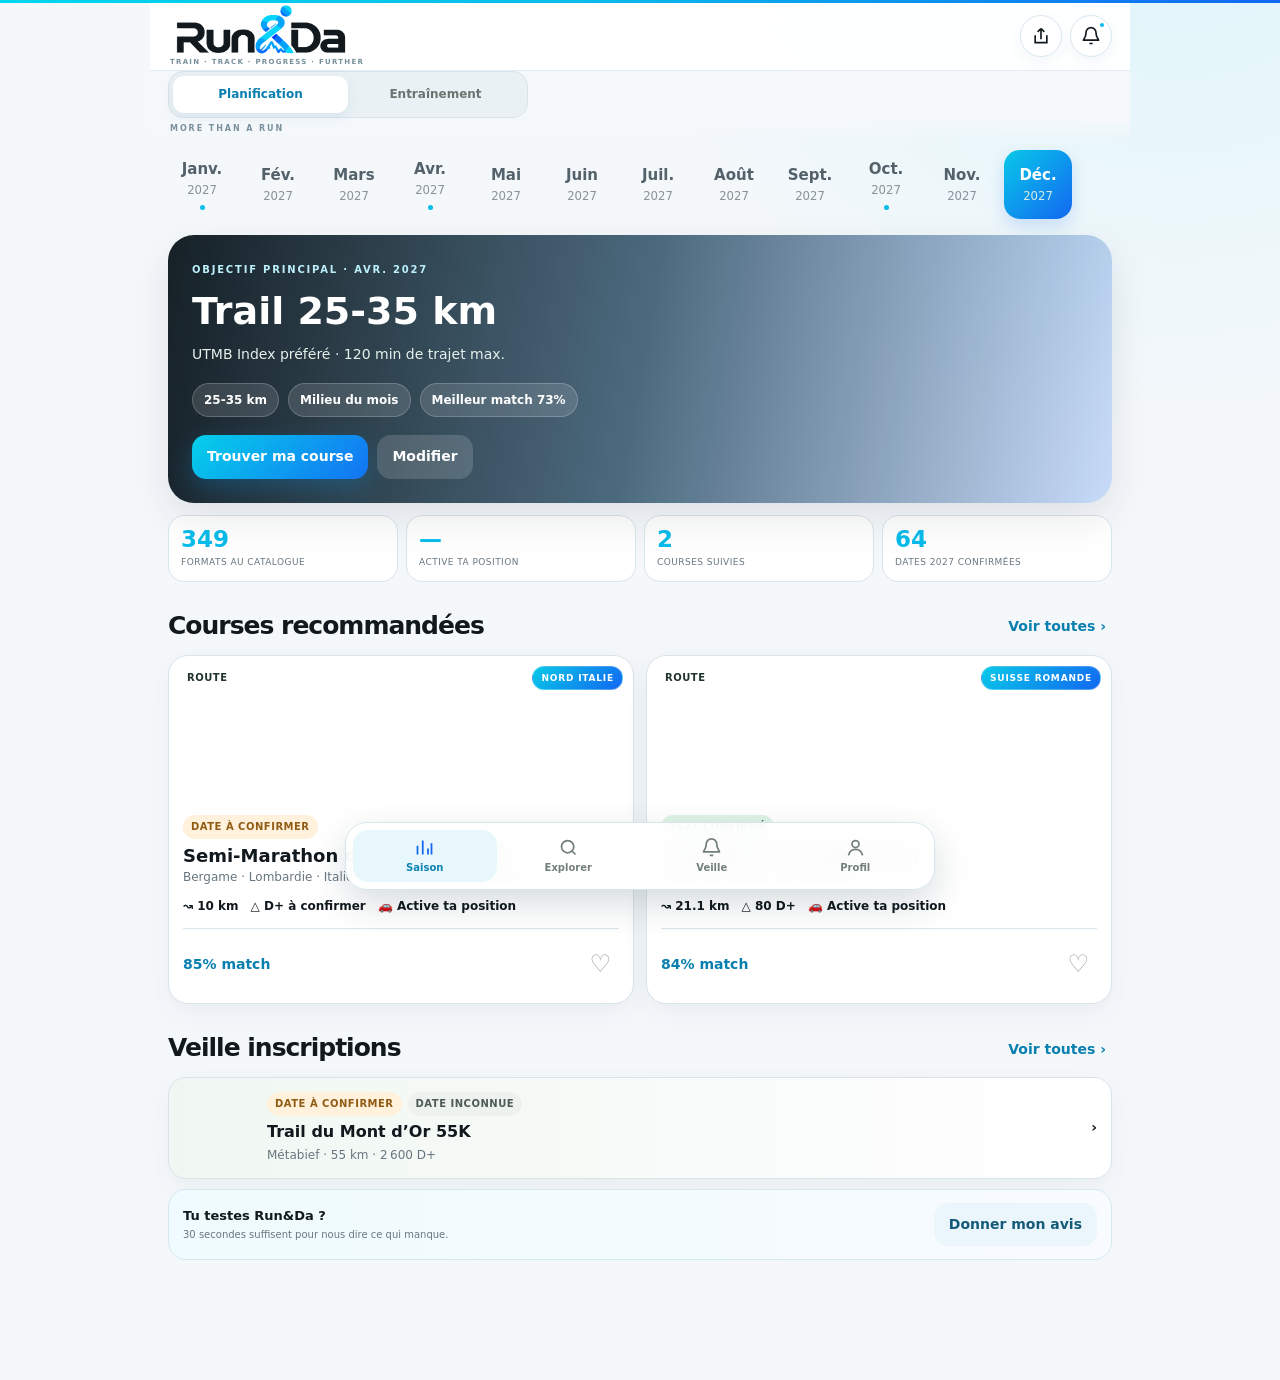
==== commit 0daa6429: "Load ultra-local Romandie race catalog" ====
--- a/index.html
+++ b/index.html
@@ -20,4 +20,4 @@
 <dialog id="customDialog"><form class="modal" id="customForm"><div class="modal-head"><div><span class="eyebrow">Catalogue personnel</span><h2>Ajouter une course</h2></div><button type="button" class="x" data-close>×</button></div><div class="formgrid"><div class="field"><label>Nom</label><input id="crName" required></div><div class="field"><label>Ville</label><input id="crCity" required></div><div class="field"><label>Date</label><input id="crDate" type="date" required></div><div class="field"><label>Type</label><select id="crType"><option value="trail">Trail</option><option value="road">Route</option></select></div><div class="field"><label>Distance km</label><input id="crDistance" type="number" min="1" required></div><div class="field"><label>D+ mètres</label><input id="crElev" type="number" min="0" value="0"></div><div class="field"><label>UTMB Index</label><select id="crIndex"><option value="">Non / inconnu</option><option value="20K">20K</option><option value="50K">50K</option><option value="100K">100K</option><option value="100M">100M</option></select></div><div class="field"><label>Ouverture inscriptions</label><input id="crOpen" type="date"></div></div><button class="btn primary" type="submit">Ajouter au catalogue local</button></form></dialog>
 <dialog id="feedbackDialog"><form class="modal" id="feedbackForm"><div class="modal-head"><div><span class="eyebrow">Bêta test</span><h2>Ton avis</h2></div><button type="button" class="x" data-close>×</button></div><div class="field"><label>Note / 5</label><select id="fbRating"><option value="5">5 - Excellent</option><option value="4">4 - Très bien</option><option value="3">3 - Correct</option><option value="2">2 - À améliorer</option><option value="1">1 - Pas convaincu</option></select></div><div class="field" style="margin-top:10px"><label>Commentaire</label><textarea id="fbText" placeholder="Ce qui est clair, ce qui manque, ce qui t'agace..."></textarea></div><button class="btn primary" type="submit">Enregistrer et partager</button></form></dialog>
 <div class="toast" id="toast"></div>
-<script src="app-v2.js"></script><script src="catalog-fr.js"></script><script src="catalog-ch-trail.js"></script><script src="catalog-ch-road.js"></script><script src="catalog-it.js"></script><script src="catalog-finishers-east.js"></script><script src="catalog-ui.js"></script></body></html>+<script src="app-v2.js"></script><script src="catalog-fr.js"></script><script src="catalog-ch-trail.js"></script><script src="catalog-ch-road.js"></script><script src="catalog-it.js"></script><script src="catalog-finishers-east.js"></script><script src="catalog-local-romandie.js"></script><script src="catalog-ui.js"></script></body></html>
